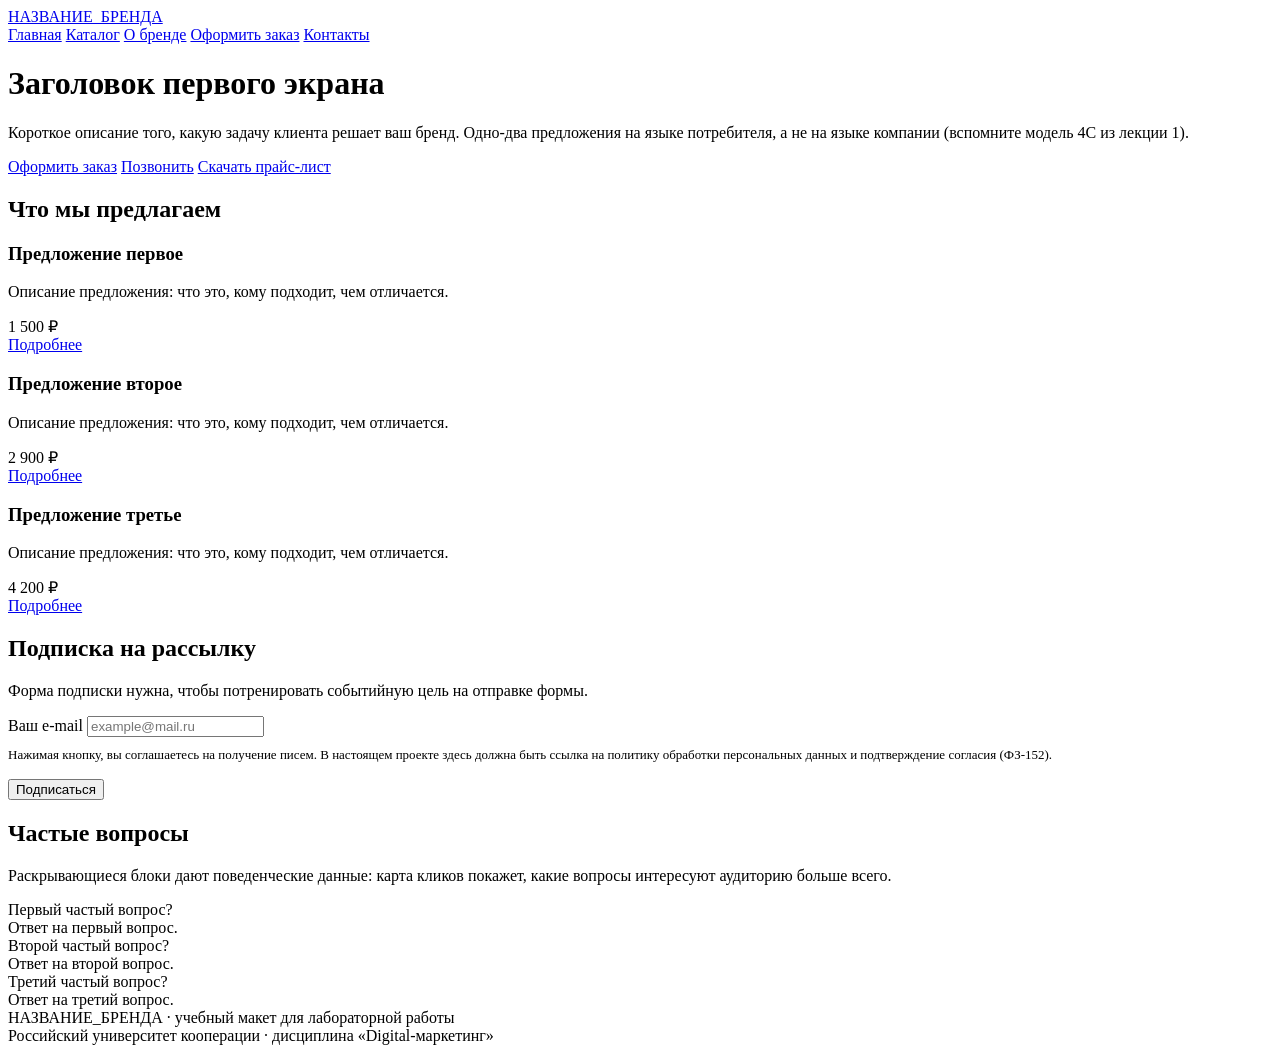
==== index.html @ a8de3f8a "Add files via upload" ====
<!DOCTYPE html>
<!-- ============================================================
     УЧЕБНЫЙ САЙТ-ТРЕНАЖЁР · Лабораторная работа № 2
     Дисциплина «Digital-маркетинг»

     ЧТО НУЖНО СДЕЛАТЬ С ЭТИМ ФАЙЛОМ:
     1. Заменить НАЗВАНИЕ_БРЕНДА на название вашего бренда
        (во всех файлах, быстрее всего — «Найти и заменить»).
     2. Заменить тексты-заглушки на содержание вашего бренда.
     3. Вставить код счётчика в отмеченное место — НА КАЖДОЙ СТРАНИЦЕ.
     ============================================================ -->
<html lang="ru">
<head>
<meta charset="utf-8">
<meta name="viewport" content="width=device-width, initial-scale=1">
<title>НАЗВАНИЕ_БРЕНДА — главная</title>
<link rel="stylesheet" href="style.css">

<!-- ============================================================
     МЕСТО ДЛЯ КОДА СЧЁТЧИКА ЯНДЕКС МЕТРИКИ
     Вставьте сюда код, полученный при создании счётчика.
     ВНИМАНИЕ: код должен стоять на ВСЕХ страницах сайта,
     иначе часть статистики будет потеряна (см. лекцию 2).
     ============================================================ -->

</head>
<body>

<header>
  <div class="wrap head-row">
    <a href="index.html" class="logo">НАЗВАНИЕ_БРЕНДА</a>
    <nav>
      <a href="index.html" class="active">Главная</a>
      <a href="catalog.html">Каталог</a>
      <a href="about.html">О бренде</a>
      <a href="order.html">Оформить заказ</a>
      <a href="contacts.html">Контакты</a>
    </nav>
  </div>
</header>

<div class="wrap">

  <div class="hero">
    <h1>Заголовок первого экрана</h1>
    <p>Короткое описание того, какую задачу клиента решает ваш бренд.
       Одно-два предложения на языке потребителя, а не на языке компании
       (вспомните модель 4C из лекции 1).</p>
    <div class="btn-row">
      <a href="order.html" class="btn">Оформить заказ</a>

      <!-- СОБЫТИЕ 1: клик по кнопке «Позвонить».
           Именно этот клик вы будете фиксировать событийной целью.
           Идентификатор цели задаётся в атрибуте data-goal. -->
      <a href="tel:+70000000000" class="btn btn-outline" id="btn-call" data-goal="call">Позвонить</a>

      <!-- СОБЫТИЕ 2: клик по кнопке «Скачать прайс». -->
      <a href="#" class="btn btn-outline" id="btn-price" data-goal="price_download">Скачать прайс-лист</a>
    </div>
  </div>

  <section>
    <h2>Что мы предлагаем</h2>
    <div class="cards">
      <div class="card">
        <h3>Предложение первое</h3>
        <p>Описание предложения: что это, кому подходит, чем отличается.</p>
        <div class="price">1 500 ₽</div>
        <a href="catalog.html" class="btn btn-outline">Подробнее</a>
      </div>
      <div class="card">
        <h3>Предложение второе</h3>
        <p>Описание предложения: что это, кому подходит, чем отличается.</p>
        <div class="price">2 900 ₽</div>
        <a href="catalog.html" class="btn btn-outline">Подробнее</a>
      </div>
      <div class="card">
        <h3>Предложение третье</h3>
        <p>Описание предложения: что это, кому подходит, чем отличается.</p>
        <div class="price">4 200 ₽</div>
        <a href="catalog.html" class="btn btn-outline">Подробнее</a>
      </div>
    </div>
  </section>

  <section>
    <h2>Подписка на рассылку</h2>
    <p>Форма подписки нужна, чтобы потренировать событийную цель на отправке формы.</p>

    <!-- СОБЫТИЕ 3: отправка формы подписки. -->
    <form id="form-subscribe" data-goal="subscribe" onsubmit="return false;">
      <label for="sub-email">Ваш e-mail</label>
      <input type="email" id="sub-email" placeholder="example@mail.ru" required>
      <p style="font-size:13px;color:var(--muted);margin:10px 0 16px;">
        Нажимая кнопку, вы соглашаетесь на получение писем.
        В настоящем проекте здесь должна быть ссылка на политику обработки
        персональных данных и подтверждение согласия (ФЗ-152).
      </p>
      <button type="submit" class="btn">Подписаться</button>
    </form>
    <div class="note" id="subscribe-ok" style="display:none;">
      Спасибо! Подписка оформлена. <br>
      <small>Цель «Подписка на рассылку» должна была сработать — проверьте это
      в отчёте «Конверсии» через несколько минут.</small>
    </div>
  </section>

  <section>
    <h2>Частые вопросы</h2>
    <p>Раскрывающиеся блоки дают поведенческие данные: карта кликов покажет,
       какие вопросы интересуют аудиторию больше всего.</p>

    <div class="faq-item">
      <div class="faq-q">Первый частый вопрос?</div>
      <div class="faq-a">Ответ на первый вопрос.</div>
    </div>
    <div class="faq-item">
      <div class="faq-q">Второй частый вопрос?</div>
      <div class="faq-a">Ответ на второй вопрос.</div>
    </div>
    <div class="faq-item">
      <div class="faq-q">Третий частый вопрос?</div>
      <div class="faq-a">Ответ на третий вопрос.</div>
    </div>
  </section>

</div>

<footer>
  <div class="wrap">
    НАЗВАНИЕ_БРЕНДА · учебный макет для лабораторной работы<br>
    Российский университет кооперации · дисциплина «Digital-маркетинг»
  </div>
</footer>

<script src="script.js"></script>
</body>
</html>
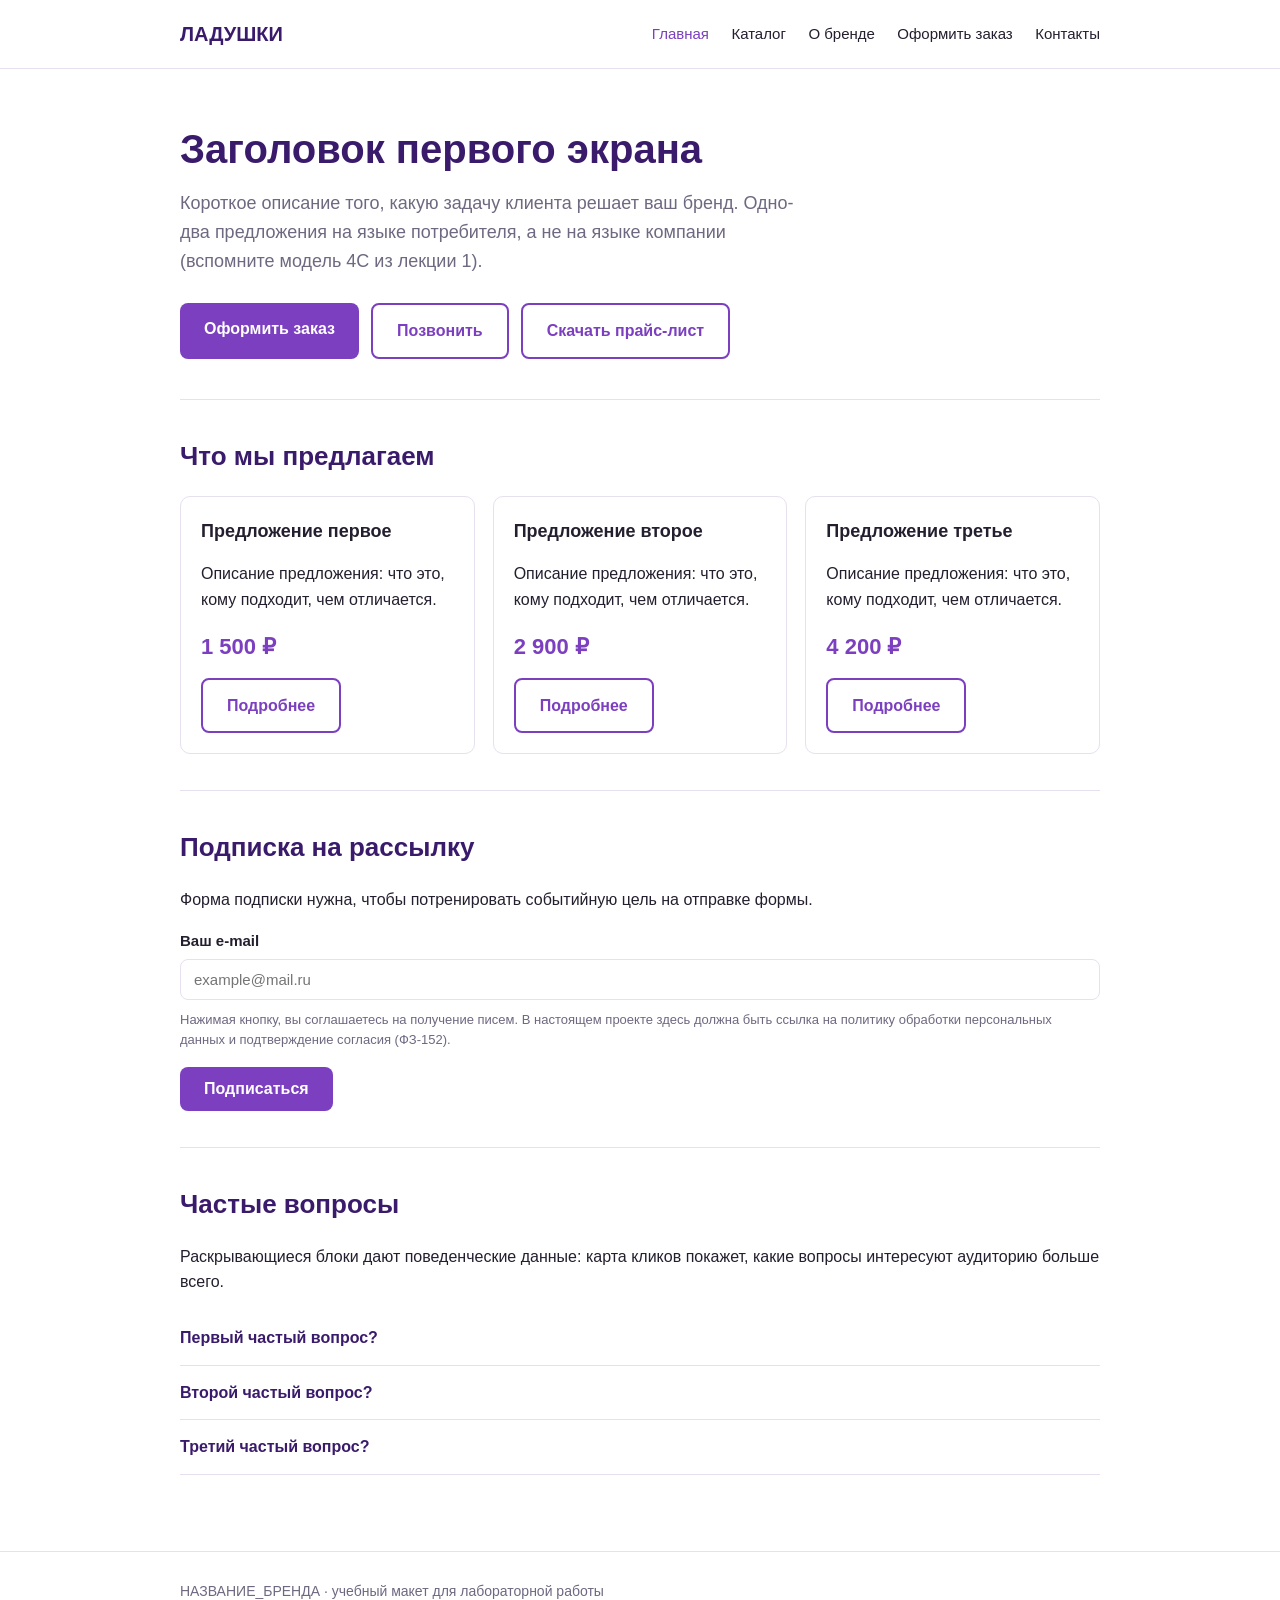
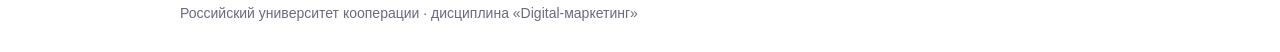
==== commit b50854c0: "Update index.html" ====
--- a/index.html
+++ b/index.html
@@ -13,22 +13,29 @@
 <head>
 <meta charset="utf-8">
 <meta name="viewport" content="width=device-width, initial-scale=1">
-<title>НАЗВАНИЕ_БРЕНДА — главная</title>
+<title>ЛАДУШКИ — главная</title>
 <link rel="stylesheet" href="style.css">
 
-<!-- ============================================================
-     МЕСТО ДЛЯ КОДА СЧЁТЧИКА ЯНДЕКС МЕТРИКИ
-     Вставьте сюда код, полученный при создании счётчика.
-     ВНИМАНИЕ: код должен стоять на ВСЕХ страницах сайта,
-     иначе часть статистики будет потеряна (см. лекцию 2).
-     ============================================================ -->
+<!-- Yandex.Metrika counter -->
+<script type="text/javascript">
+    (function(m,e,t,r,i,k,a){
+        m[i]=m[i]||function(){(m[i].a=m[i].a||[]).push(arguments)};
+        m[i].l=1*new Date();
+        for (var j = 0; j < document.scripts.length; j++) {if (document.scripts[j].src === r) { return; }}
+        k=e.createElement(t),a=e.getElementsByTagName(t)[0],k.async=1,k.src=r,a.parentNode.insertBefore(k,a)
+    })(window, document,'script','https://mc.yandex.ru/metrika/tag.js?id=113098119', 'ym');
+
+    ym(113098119, 'init', {ssr:true, webvisor:true, clickmap:true, ecommerce:"dataLayer", referrer: document.referrer, url: location.href, accurateTrackBounce:true, trackLinks:true});
+</script>
+<noscript><div><img src="https://mc.yandex.ru/watch/113098119" style="position:absolute; left:-9999px;" alt="" /></div></noscript>
+<!-- /Yandex.Metrika counter -->
 
 </head>
 <body>
 
 <header>
   <div class="wrap head-row">
-    <a href="index.html" class="logo">НАЗВАНИЕ_БРЕНДА</a>
+    <a href="index.html" class="logo">ЛАДУШКИ</a>
     <nav>
       <a href="index.html" class="active">Главная</a>
       <a href="catalog.html">Каталог</a>
--- a/style.css
+++ b/style.css
@@ -0,0 +1,108 @@
+/* ============================================================
+   Учебный сайт-тренажёр. Лабораторная работа № 2
+   Дисциплина «Digital-маркетинг»
+   Менять этот файл НЕ обязательно. Если хотите подобрать цвета
+   под свой бренд — правьте значения в блоке :root ниже.
+   ============================================================ */
+
+:root {
+  --brand:      #7B3FBF;   /* основной цвет бренда */
+  --brand-dark: #3A1B6B;   /* тёмный оттенок */
+  --brand-tint: #F1EAFB;   /* светлая заливка */
+  --text:       #241F2E;
+  --muted:      #6E6880;
+  --line:       #E6E0EF;
+  --bg:         #FFFFFF;
+}
+
+* { box-sizing: border-box; }
+
+body {
+  margin: 0;
+  font-family: -apple-system, BlinkMacSystemFont, "Segoe UI", Roboto, Arial, sans-serif;
+  color: var(--text);
+  background: var(--bg);
+  line-height: 1.6;
+}
+
+.wrap { max-width: 960px; margin: 0 auto; padding: 0 20px; }
+
+/* ---------- Шапка и меню ---------- */
+header {
+  border-bottom: 1px solid var(--line);
+  padding: 18px 0;
+  position: sticky; top: 0; background: var(--bg); z-index: 10;
+}
+.head-row { display: flex; align-items: center; justify-content: space-between; gap: 16px; flex-wrap: wrap; }
+.logo { font-size: 20px; font-weight: 700; color: var(--brand-dark); text-decoration: none; }
+nav a {
+  color: var(--text); text-decoration: none; margin-left: 18px; font-size: 15px;
+}
+nav a:hover, nav a.active { color: var(--brand); }
+
+/* ---------- Секции ---------- */
+.hero { padding: 56px 0 40px; }
+.hero h1 { font-size: 40px; line-height: 1.2; margin: 0 0 16px; color: var(--brand-dark); }
+.hero p { font-size: 18px; color: var(--muted); max-width: 640px; margin: 0 0 28px; }
+
+section { padding: 36px 0; border-top: 1px solid var(--line); }
+h2 { font-size: 26px; color: var(--brand-dark); margin: 0 0 18px; }
+h3 { font-size: 18px; margin: 0 0 8px; }
+
+/* ---------- Кнопки ---------- */
+.btn {
+  display: inline-block; padding: 13px 24px; border-radius: 8px;
+  background: var(--brand); color: #fff; text-decoration: none;
+  font-size: 16px; font-weight: 600; border: none; cursor: pointer;
+  font-family: inherit;
+}
+.btn:hover { background: var(--brand-dark); }
+.btn-outline {
+  background: transparent; color: var(--brand);
+  border: 2px solid var(--brand);
+}
+.btn-outline:hover { background: var(--brand-tint); color: var(--brand-dark); }
+.btn-row { display: flex; gap: 12px; flex-wrap: wrap; }
+
+/* ---------- Карточки ---------- */
+.cards { display: grid; grid-template-columns: repeat(auto-fit, minmax(260px, 1fr)); gap: 18px; }
+.card {
+  border: 1px solid var(--line); border-radius: 10px; padding: 20px;
+  background: var(--bg);
+}
+.card .price { font-size: 22px; font-weight: 700; color: var(--brand); margin: 10px 0 14px; }
+
+/* ---------- Формы ---------- */
+.form-step { display: none; }
+.form-step.active { display: block; }
+label { display: block; margin: 14px 0 6px; font-size: 15px; font-weight: 600; }
+input[type="text"], input[type="tel"], input[type="email"], select, textarea {
+  width: 100%; padding: 11px 13px; border: 1px solid var(--line);
+  border-radius: 8px; font-size: 15px; font-family: inherit;
+}
+.steps-bar { display: flex; gap: 8px; margin-bottom: 24px; }
+.step-dot {
+  flex: 1; height: 5px; border-radius: 3px; background: var(--line);
+}
+.step-dot.done { background: var(--brand); }
+
+/* ---------- Прочее ---------- */
+.note {
+  background: var(--brand-tint); border-radius: 10px;
+  padding: 16px 20px; font-size: 15px; margin: 20px 0;
+}
+.faq-item { border-bottom: 1px solid var(--line); padding: 14px 0; }
+.faq-q { font-weight: 600; cursor: pointer; color: var(--brand-dark); }
+.faq-a { display: none; padding-top: 8px; color: var(--muted); }
+.faq-item.open .faq-a { display: block; }
+
+footer {
+  border-top: 1px solid var(--line); padding: 28px 0;
+  color: var(--muted); font-size: 14px; margin-top: 40px;
+}
+
+.long-text p { margin: 0 0 16px; }
+.tag {
+  display: inline-block; background: var(--brand-tint); color: var(--brand-dark);
+  padding: 3px 10px; border-radius: 20px; font-size: 13px; margin-right: 6px;
+}
